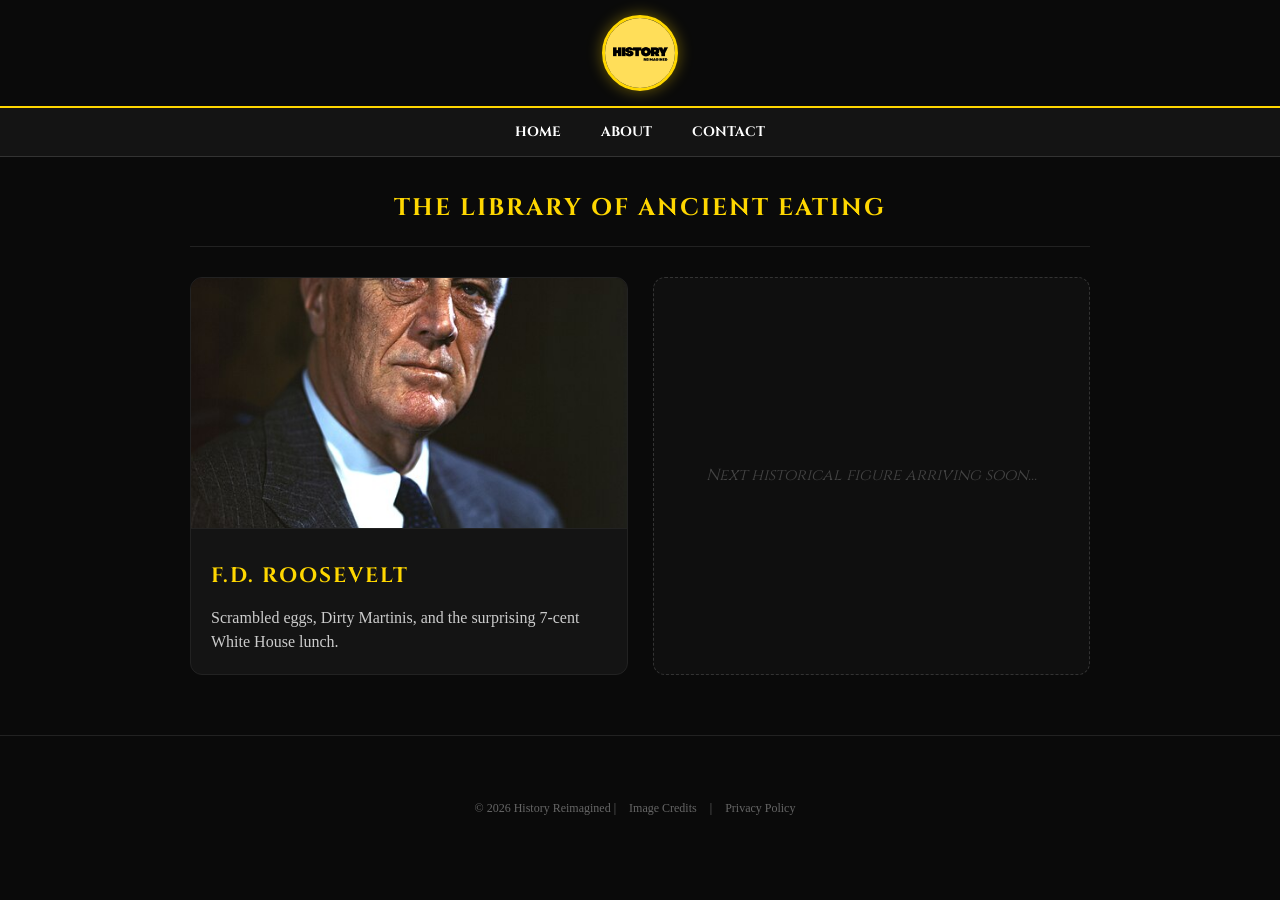
==== index.html @ b12f8679 "Update index.html" ====
<!DOCTYPE html>
<html lang="en">
<head>
    <meta charset="UTF-8">
    <meta name="viewport" content="width=device-width, initial-scale=1.0">
    
    <link href="https://fonts.googleapis.com/css2?family=Cinzel:wght@400;700&display=swap" rel="stylesheet">

    <script async src="https://www.googletagmanager.com/gtag/js?id=G-SHRTBYB6Y0"></script>
    <script>
      window.dataLayer = window.dataLayer || [];
      function gtag(){dataLayer.push(arguments);}
      gtag('js', new Date());
      gtag('config', 'G-SHRTBYB6Y0');
    </script>

    <title>History Reimagined | Historical Diets Library</title>
    <style>
        :root { 
            --primary: #FFD700; 
            --accent: #FFC000; 
            --bg-dark: #0A0A0A; 
            --bg-card: #141414; 
            --text-main: #FFFFFF; 
            --text-head: #FFD700; 
            --text-sec: #CCCCCC; 
        }

        body { 
            font-family: 'Georgia', serif; 
            line-height: 1.8; 
            color: var(--text-main); 
            margin: 0; 
            padding: 0; 
            background: var(--bg-dark); 
        }
        
        h1, h2, h3 {
            font-family: 'Cinzel', serif;
            text-transform: uppercase;
            letter-spacing: 2px;
        }

        /* Highlighted Header Style */
        header { 
            background: var(--bg-dark); 
            padding: 15px 0; 
            border-bottom: 2px solid var(--primary);
            text-align: center;
        }

        .header-logo {
            height: 70px;
            width: 70px;
            object-fit: cover;
            border-radius: 50%;
            display: block;
            margin: 0 auto;
            /* The "Highlighted" Style from the About page */
            border: 3px solid var(--primary);
            box-shadow: 0 0 15px rgba(255, 215, 0, 0.4);
            transition: 0.3s;
        }

        .header-logo:hover {
            box-shadow: 0 0 25px rgba(255, 215, 0, 0.7);
            transform: scale(1.05);
        }

        nav { 
            background: var(--bg-card); 
            text-align: center; 
            border-bottom: 1px solid #333;
        }

        nav a { 
            display: inline-block; 
            padding: 12px 18px; 
            color: var(--text-main); 
            text-decoration: none; 
            font-weight: bold; 
            font-size: 0.85rem; 
            text-transform: uppercase; 
            font-family: 'Cinzel', serif;
        }

        nav a:hover { color: var(--accent); }

        .container { 
            max-width: 900px; 
            margin: 30px auto; 
            padding: 0 20px; 
        }

        .page-title { 
            color: var(--text-head); 
            text-align: center; 
            margin-bottom: 30px; 
            font-size: 1.5rem;
            border-bottom: 1px solid #222;
            padding-bottom: 15px;
        }
        
        .diet-grid {
            display: grid;
            grid-template-columns: repeat(auto-fit, minmax(300px, 1fr));
            gap: 25px;
        }

        .diet-item {
            background: var(--bg-card);
            border: 1px solid #222;
            border-radius: 12px;
            transition: 0.3s;
            text-decoration: none;
            display: block;
            overflow: hidden;
        }

        .diet-item:hover {
            border-color: var(--accent);
            transform: translateY(-5px);
            box-shadow: 0 10px 20px rgba(255, 215, 0, 0.1);
        }

        .diet-thumb {
            width: 100%;
            height: 250px; 
            object-fit: cover;
            border-bottom: 1px solid #222;
        }

        .diet-info {
            padding: 20px;
        }

        .diet-info h3 {
            color: var(--text-head);
            margin: 0 0 10px 0;
            font-size: 1.3rem;
        }

        .diet-info p {
            color: var(--text-sec);
            font-size: 1rem;
            margin: 0;
            line-height: 1.5;
        }

        .coming-soon {
            background: #0f0f0f;
            border: 1px dashed #333;
            border-radius: 12px;
            padding: 50px;
            text-align: center;
            color: #444;
            display: flex;
            align-items: center;
            justify-content: center;
            font-style: italic;
            font-family: 'Cinzel', serif;
        }

        footer { 
            text-align: center; 
            padding: 50px; 
            font-size: 0.75rem; 
            color: #666; 
            border-top: 1px solid #222;
            margin-top: 60px;
        }
        footer a { color: #666; text-decoration: none; margin: 0 10px; }
    </style>
</head>
<body>

<header>
    <a href="index.html">
        <img src="logo.png" alt="History Reimagined Logo" class="header-logo">
    </a>
</header>

<nav>
    <a href="index.html">Home</a>
    <a href="about.html">About</a>
    <a href="contact.html">Contact</a>
</nav>

<div class="container">
    <h2 class="page-title">The Library of Ancient Eating</h2>

    <div class="diet-grid">
        
        <a href="fdr-diet.html" class="diet-item">
            <img src="fdr-portrait.jpg" alt="FDR Portrait" class="diet-thumb">
            <div class="diet-info">
                <h3>F.D. Roosevelt</h3>
                <p>Scrambled eggs, Dirty Martinis, and the surprising 7-cent White House lunch.</p>
            </div>
        </a>

        <div class="coming-soon">
            Next historical figure arriving soon...
        </div>

    </div>
</div>

<footer>
    <p>&copy; 2026 History Reimagined | <a href="credits.html">Image Credits</a> | <a href="privacy.html">Privacy Policy</a></p>
</footer>

</body>
</html>
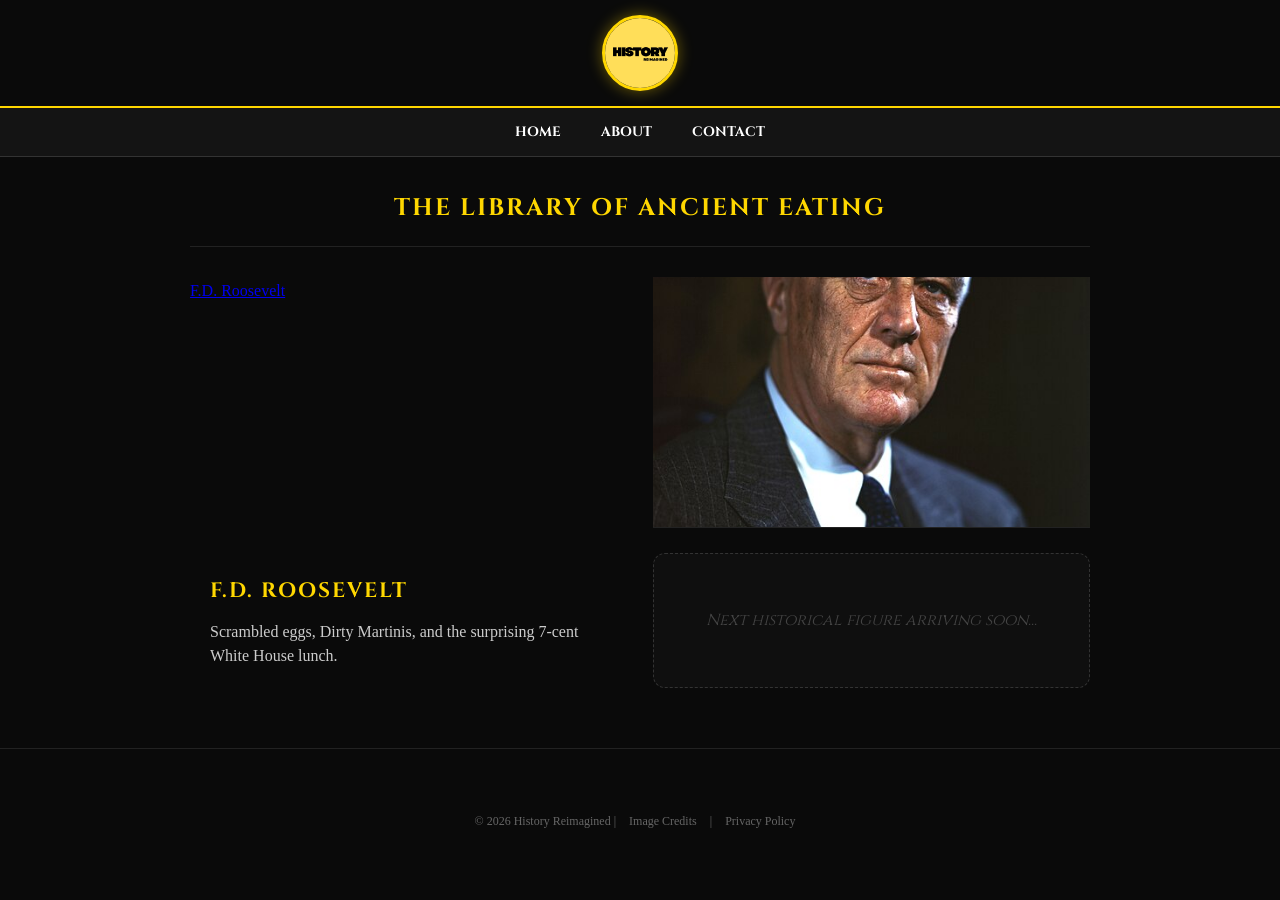
==== commit 2caaae22: "Update index.html" ====
--- a/index.html
+++ b/index.html
@@ -191,7 +191,7 @@
 
     <div class="diet-grid">
         
-        <a href="fdr-diet.html" class="diet-item">
+        <a href="/fdr-diet">F.D. Roosevelt</a>
             <img src="fdr-portrait.jpg" alt="FDR Portrait" class="diet-thumb">
             <div class="diet-info">
                 <h3>F.D. Roosevelt</h3>
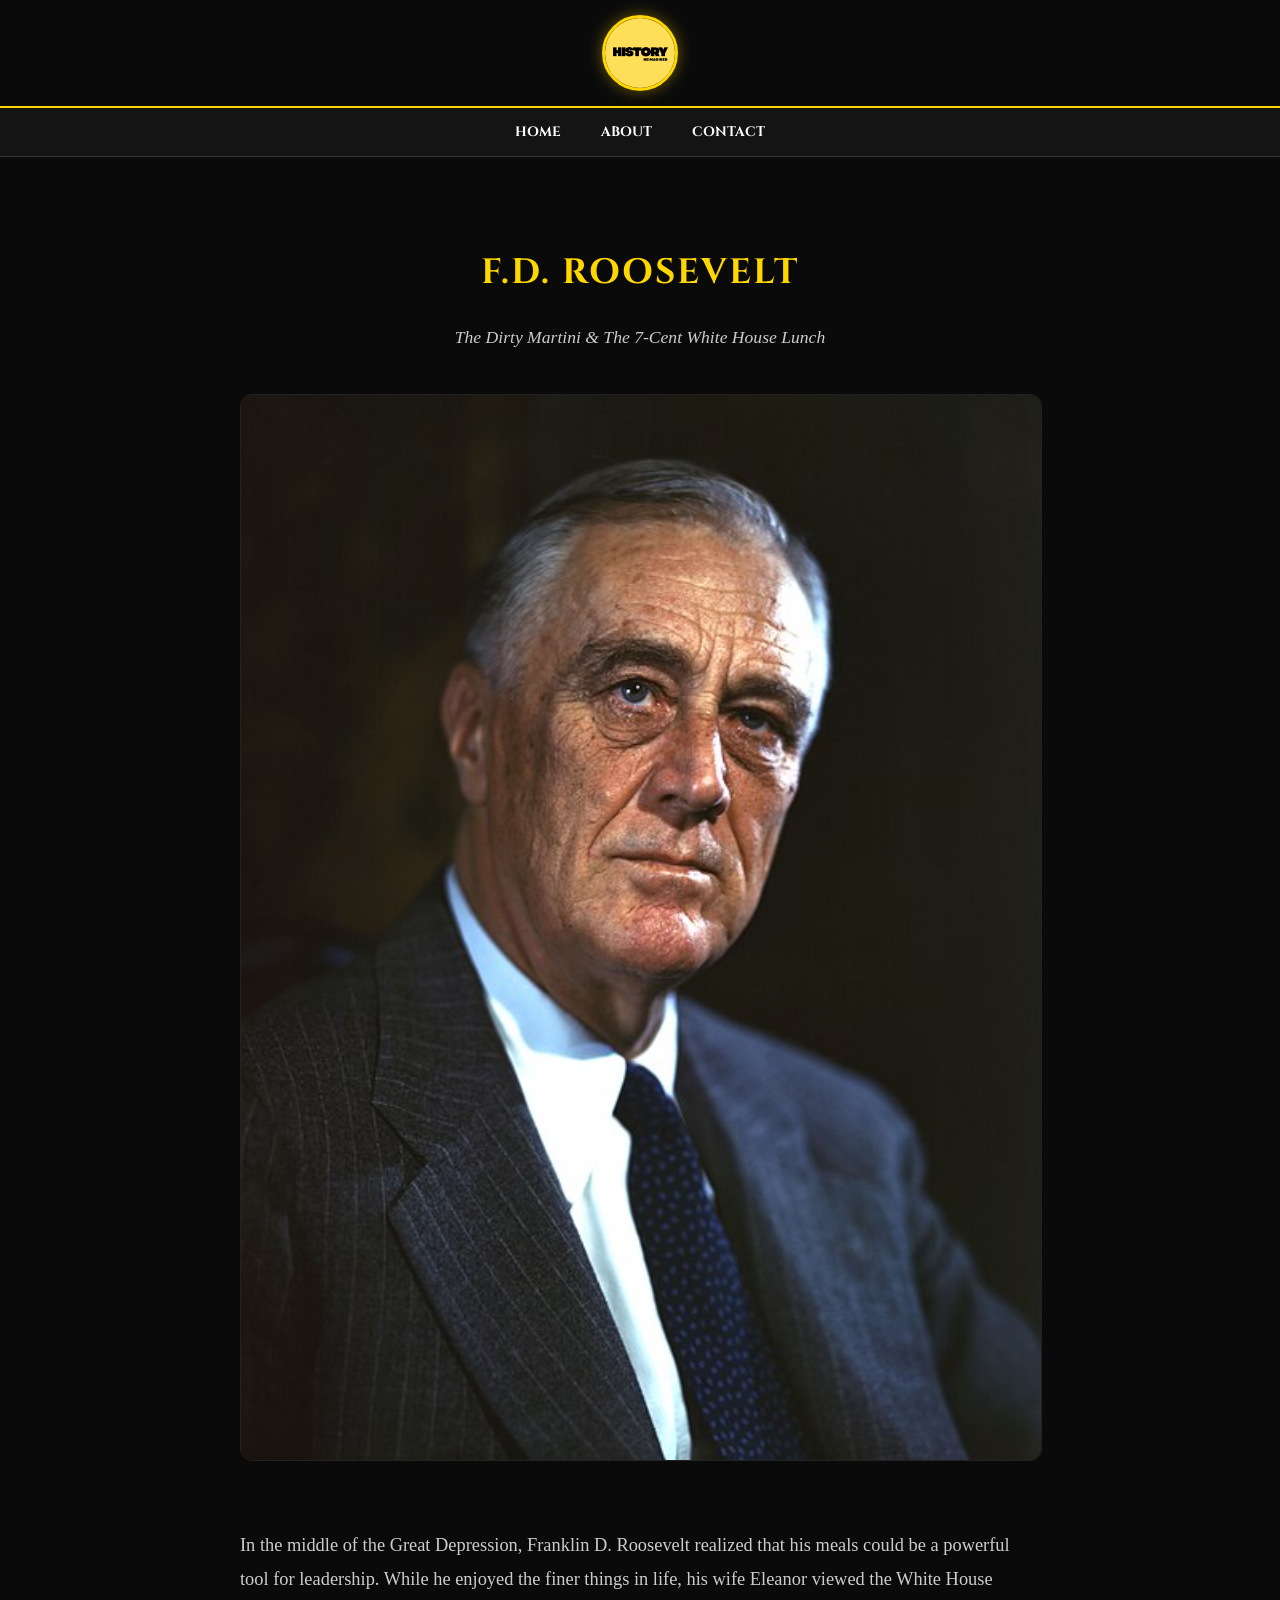
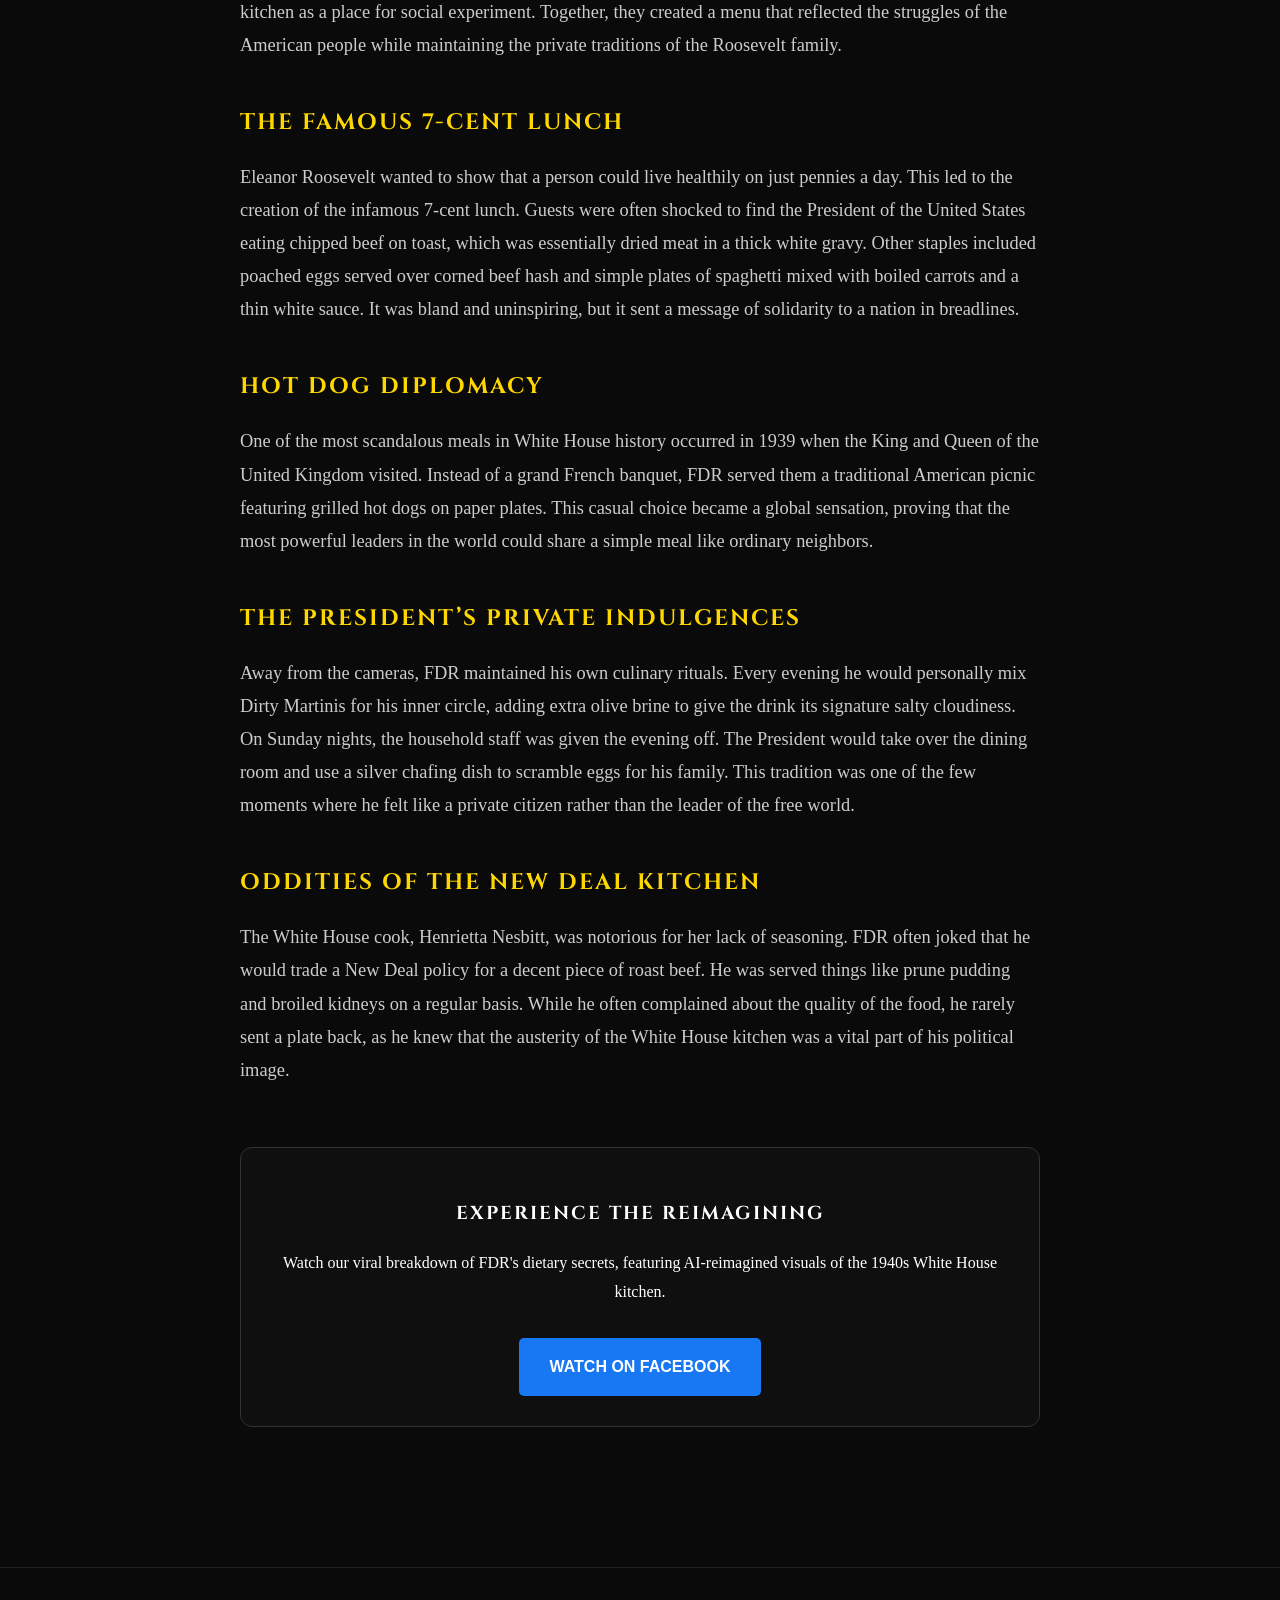
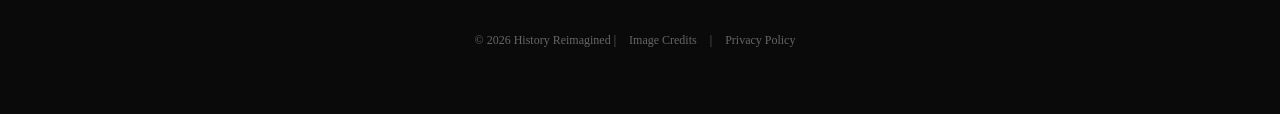
==== commit 56247421: "Update index.html" ====
--- a/index.html
+++ b/index.html
@@ -14,7 +14,7 @@
       gtag('config', 'G-SHRTBYB6Y0');
     </script>
 
-    <title>History Reimagined | Historical Diets Library</title>
+    <title>F.D. Roosevelt: The 7-Cent Lunch | History Reimagined</title>
     <style>
         :root { 
             --primary: #FFD700; 
@@ -41,7 +41,7 @@
             letter-spacing: 2px;
         }
 
-        /* Highlighted Header Style */
+        /* Unified Header Style */
         header { 
             background: var(--bg-dark); 
             padding: 15px 0; 
@@ -56,15 +56,8 @@
             border-radius: 50%;
             display: block;
             margin: 0 auto;
-            /* The "Highlighted" Style from the About page */
             border: 3px solid var(--primary);
             box-shadow: 0 0 15px rgba(255, 215, 0, 0.4);
-            transition: 0.3s;
-        }
-
-        .header-logo:hover {
-            box-shadow: 0 0 25px rgba(255, 215, 0, 0.7);
-            transform: scale(1.05);
         }
 
         nav { 
@@ -87,78 +80,71 @@
         nav a:hover { color: var(--accent); }
 
         .container { 
-            max-width: 900px; 
-            margin: 30px auto; 
-            padding: 0 20px; 
-        }
-
-        .page-title { 
+            max-width: 800px; 
+            margin: 40px auto; 
+            padding: 20px; 
+        }
+
+        .article-title { 
             color: var(--text-head); 
             text-align: center; 
-            margin-bottom: 30px; 
-            font-size: 1.5rem;
-            border-bottom: 1px solid #222;
-            padding-bottom: 15px;
-        }
-        
-        .diet-grid {
-            display: grid;
-            grid-template-columns: repeat(auto-fit, minmax(300px, 1fr));
-            gap: 25px;
-        }
-
-        .diet-item {
-            background: var(--bg-card);
+            margin-bottom: 10px; 
+            font-size: 2.2rem;
+        }
+
+        .subtitle {
+            text-align: center;
+            color: var(--text-sec);
+            font-style: italic;
+            margin-bottom: 40px;
+            font-size: 1.1rem;
+        }
+
+        .hero-img {
+            width: 100%;
+            height: auto;
+            border-radius: 12px;
             border: 1px solid #222;
-            border-radius: 12px;
+            margin-bottom: 40px;
+        }
+
+        .content {
+            font-size: 1.15rem;
+            color: var(--text-sec);
+        }
+
+        .content h2 {
+            color: var(--primary);
+            margin-top: 40px;
+            font-size: 1.4rem;
+        }
+
+        /* Video Section */
+        .video-box {
+            text-align: center; 
+            margin: 60px 0; 
+            padding: 30px; 
+            border: 1px solid #333; 
+            border-radius: 12px; 
+            background: #0f0f0f;
+        }
+
+        .btn-facebook {
+            background: #1877F2; 
+            color: white; 
+            padding: 15px 30px; 
+            text-decoration: none; 
+            font-weight: bold; 
+            border-radius: 5px; 
+            display: inline-block;
+            margin-top: 15px;
+            font-family: sans-serif;
             transition: 0.3s;
-            text-decoration: none;
-            display: block;
-            overflow: hidden;
-        }
-
-        .diet-item:hover {
-            border-color: var(--accent);
-            transform: translateY(-5px);
-            box-shadow: 0 10px 20px rgba(255, 215, 0, 0.1);
-        }
-
-        .diet-thumb {
-            width: 100%;
-            height: 250px; 
-            object-fit: cover;
-            border-bottom: 1px solid #222;
-        }
-
-        .diet-info {
-            padding: 20px;
-        }
-
-        .diet-info h3 {
-            color: var(--text-head);
-            margin: 0 0 10px 0;
-            font-size: 1.3rem;
-        }
-
-        .diet-info p {
-            color: var(--text-sec);
-            font-size: 1rem;
-            margin: 0;
-            line-height: 1.5;
-        }
-
-        .coming-soon {
-            background: #0f0f0f;
-            border: 1px dashed #333;
-            border-radius: 12px;
-            padding: 50px;
-            text-align: center;
-            color: #444;
-            display: flex;
-            align-items: center;
-            justify-content: center;
-            font-style: italic;
-            font-family: 'Cinzel', serif;
+        }
+
+        .btn-facebook:hover {
+            background: #1565c0;
+            transform: scale(1.05);
         }
 
         footer { 
@@ -187,22 +173,33 @@
 </nav>
 
 <div class="container">
-    <h2 class="page-title">The Library of Ancient Eating</h2>
-
-    <div class="diet-grid">
+    <h1 class="article-title">F.D. Roosevelt</h1>
+    <p class="subtitle">The Dirty Martini & The 7-Cent White House Lunch</p>
+
+    <img src="fdr-portrait.jpg" alt="Franklin D. Roosevelt Portrait" class="hero-img">
+
+<div class="content">
+        <p>In the middle of the Great Depression, Franklin D. Roosevelt realized that his meals could be a powerful tool for leadership. While he enjoyed the finer things in life, his wife Eleanor viewed the White House kitchen as a place for social experiment. Together, they created a menu that reflected the struggles of the American people while maintaining the private traditions of the Roosevelt family.</p>
         
-        <a href="/fdr-diet">F.D. Roosevelt</a>
-            <img src="fdr-portrait.jpg" alt="FDR Portrait" class="diet-thumb">
-            <div class="diet-info">
-                <h3>F.D. Roosevelt</h3>
-                <p>Scrambled eggs, Dirty Martinis, and the surprising 7-cent White House lunch.</p>
-            </div>
+        <h2>The Famous 7-Cent Lunch</h2>
+        <p>Eleanor Roosevelt wanted to show that a person could live healthily on just pennies a day. This led to the creation of the infamous 7-cent lunch. Guests were often shocked to find the President of the United States eating chipped beef on toast, which was essentially dried meat in a thick white gravy. Other staples included poached eggs served over corned beef hash and simple plates of spaghetti mixed with boiled carrots and a thin white sauce. It was bland and uninspiring, but it sent a message of solidarity to a nation in breadlines.</p>
+
+        <h2>Hot Dog Diplomacy</h2>
+        <p>One of the most scandalous meals in White House history occurred in 1939 when the King and Queen of the United Kingdom visited. Instead of a grand French banquet, FDR served them a traditional American picnic featuring grilled hot dogs on paper plates. This casual choice became a global sensation, proving that the most powerful leaders in the world could share a simple meal like ordinary neighbors.</p>
+
+        <h2>The President’s Private Indulgences</h2>
+        <p>Away from the cameras, FDR maintained his own culinary rituals. Every evening he would personally mix Dirty Martinis for his inner circle, adding extra olive brine to give the drink its signature salty cloudiness. On Sunday nights, the household staff was given the evening off. The President would take over the dining room and use a silver chafing dish to scramble eggs for his family. This tradition was one of the few moments where he felt like a private citizen rather than the leader of the free world.</p>
+
+        <h2>Oddities of the New Deal Kitchen</h2>
+        <p>The White House cook, Henrietta Nesbitt, was notorious for her lack of seasoning. FDR often joked that he would trade a New Deal policy for a decent piece of roast beef. He was served things like prune pudding and broiled kidneys on a regular basis. While he often complained about the quality of the food, he rarely sent a plate back, as he knew that the austerity of the White House kitchen was a vital part of his political image.</p>
+    </div>
+
+    <div class="video-box">
+        <h3>Experience the Reimagining</h3>
+        <p>Watch our viral breakdown of FDR's dietary secrets, featuring AI-reimagined visuals of the 1940s White House kitchen.</p>
+        <a href="https://www.facebook.com/reel/1592904348449873" target="_blank" class="btn-facebook">
+            WATCH ON FACEBOOK
         </a>
-
-        <div class="coming-soon">
-            Next historical figure arriving soon...
-        </div>
-
     </div>
 </div>
 
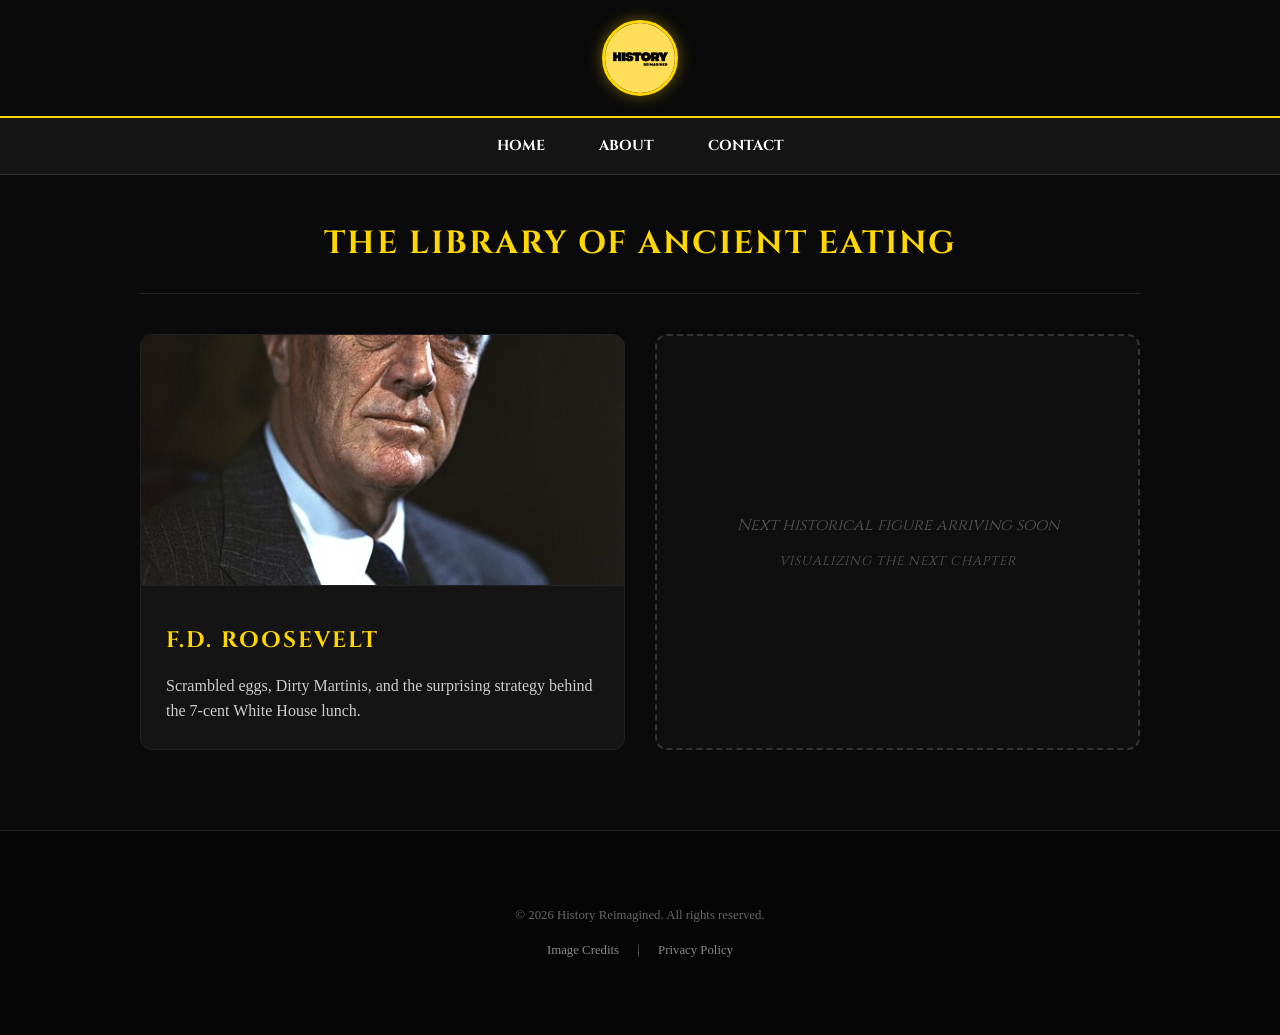
==== commit 72369c0a: "Update index.html" ====
--- a/index.html
+++ b/index.html
@@ -14,7 +14,7 @@
       gtag('config', 'G-SHRTBYB6Y0');
     </script>
 
-    <title>F.D. Roosevelt: The 7-Cent Lunch | History Reimagined</title>
+    <title>History Reimagined | The Library of Ancient Eating</title>
     <style>
         :root { 
             --primary: #FFD700; 
@@ -41,10 +41,10 @@
             letter-spacing: 2px;
         }
 
-        /* Unified Header Style */
+        /* Header Style */
         header { 
             background: var(--bg-dark); 
-            padding: 15px 0; 
+            padding: 20px 0; 
             border-bottom: 2px solid var(--primary);
             text-align: center;
         }
@@ -58,110 +58,161 @@
             margin: 0 auto;
             border: 3px solid var(--primary);
             box-shadow: 0 0 15px rgba(255, 215, 0, 0.4);
-        }
-
+            transition: 0.3s;
+        }
+
+        .header-logo:hover {
+            box-shadow: 0 0 25px rgba(255, 215, 0, 0.7);
+            transform: scale(1.05);
+        }
+
+        /* Navigation */
         nav { 
             background: var(--bg-card); 
             text-align: center; 
             border-bottom: 1px solid #333;
+            position: sticky;
+            top: 0;
+            z-index: 1000;
         }
 
         nav a { 
             display: inline-block; 
-            padding: 12px 18px; 
+            padding: 15px 25px; 
             color: var(--text-main); 
             text-decoration: none; 
             font-weight: bold; 
-            font-size: 0.85rem; 
+            font-size: 0.9rem; 
             text-transform: uppercase; 
             font-family: 'Cinzel', serif;
+            transition: color 0.3s;
         }
 
         nav a:hover { color: var(--accent); }
 
+        /* Main Content */
         .container { 
-            max-width: 800px; 
+            max-width: 1000px; 
             margin: 40px auto; 
-            padding: 20px; 
-        }
-
-        .article-title { 
+            padding: 0 20px; 
+        }
+
+        .page-title { 
             color: var(--text-head); 
             text-align: center; 
-            margin-bottom: 10px; 
-            font-size: 2.2rem;
-        }
-
-        .subtitle {
+            margin-bottom: 40px; 
+            font-size: 2rem;
+            border-bottom: 1px solid #222;
+            padding-bottom: 20px;
+        }
+        
+        /* Grid System */
+        .diet-grid {
+            display: grid;
+            grid-template-columns: repeat(auto-fit, minmax(320px, 1fr));
+            gap: 30px;
+        }
+
+        .diet-item {
+            background: var(--bg-card);
+            border: 1px solid #222;
+            border-radius: 12px;
+            transition: 0.4s;
+            text-decoration: none;
+            display: block;
+            overflow: hidden;
+        }
+
+        .diet-item:hover {
+            border-color: var(--primary);
+            transform: translateY(-8px);
+            box-shadow: 0 15px 30px rgba(255, 215, 0, 0.1);
+        }
+
+        .diet-thumb {
+            width: 100%;
+            height: 250px; 
+            object-fit: cover;
+            border-bottom: 1px solid #222;
+            filter: grayscale(20%);
+            transition: 0.4s;
+        }
+
+        .diet-item:hover .diet-thumb {
+            filter: grayscale(0%);
+        }
+
+        .diet-info {
+            padding: 25px;
+        }
+
+        .diet-info h3 {
+            color: var(--text-head);
+            margin: 0 0 12px 0;
+            font-size: 1.4rem;
+        }
+
+        .diet-info p {
+            color: var(--text-sec);
+            font-size: 1rem;
+            margin: 0;
+            line-height: 1.6;
+        }
+
+        /* Coming Soon Placeholder */
+        .coming-soon {
+            background: #0f0f0f;
+            border: 2px dashed #333;
+            border-radius: 12px;
+            padding: 60px 30px;
             text-align: center;
-            color: var(--text-sec);
+            color: #555;
+            display: flex;
+            flex-direction: column;
+            align-items: center;
+            justify-content: center;
             font-style: italic;
-            margin-bottom: 40px;
-            font-size: 1.1rem;
-        }
-
-        .hero-img {
-            width: 100%;
-            height: auto;
-            border-radius: 12px;
-            border: 1px solid #222;
-            margin-bottom: 40px;
-        }
-
-        .content {
-            font-size: 1.15rem;
-            color: var(--text-sec);
-        }
-
-        .content h2 {
-            color: var(--primary);
-            margin-top: 40px;
-            font-size: 1.4rem;
-        }
-
-        /* Video Section */
-        .video-box {
-            text-align: center; 
-            margin: 60px 0; 
-            padding: 30px; 
-            border: 1px solid #333; 
-            border-radius: 12px; 
-            background: #0f0f0f;
-        }
-
-        .btn-facebook {
-            background: #1877F2; 
-            color: white; 
-            padding: 15px 30px; 
-            text-decoration: none; 
-            font-weight: bold; 
-            border-radius: 5px; 
-            display: inline-block;
-            margin-top: 15px;
-            font-family: sans-serif;
-            transition: 0.3s;
-        }
-
-        .btn-facebook:hover {
-            background: #1565c0;
-            transform: scale(1.05);
-        }
-
+            font-family: 'Cinzel', serif;
+        }
+
+        .coming-soon span {
+            display: block;
+            margin-top: 10px;
+            font-size: 0.8rem;
+            text-transform: uppercase;
+            letter-spacing: 1px;
+        }
+
+        /* Footer */
         footer { 
             text-align: center; 
-            padding: 50px; 
-            font-size: 0.75rem; 
+            padding: 60px 20px; 
+            font-size: 0.8rem; 
             color: #666; 
             border-top: 1px solid #222;
-            margin-top: 60px;
-        }
-        footer a { color: #666; text-decoration: none; margin: 0 10px; }
+            margin-top: 80px;
+            background: #050505;
+        }
+
+        footer a { 
+            color: #888; 
+            text-decoration: none; 
+            margin: 0 15px; 
+            transition: color 0.3s;
+        }
+
+        footer a:hover { color: var(--primary); }
+
+        @media (max-width: 600px) {
+            .page-title { font-size: 1.5rem; }
+            nav a { padding: 10px 15px; font-size: 0.75rem; }
+        }
     </style>
 </head>
 <body>
 
 <header>
-    <a href="index.html">
+    <a href="https://reimaginedhistory.com">
         <img src="logo.png" alt="History Reimagined Logo" class="header-logo">
     </a>
 </header>
@@ -173,38 +224,32 @@
 </nav>
 
 <div class="container">
-    <h1 class="article-title">F.D. Roosevelt</h1>
-    <p class="subtitle">The Dirty Martini & The 7-Cent White House Lunch</p>
-
-    <img src="fdr-portrait.jpg" alt="Franklin D. Roosevelt Portrait" class="hero-img">
-
-<div class="content">
-        <p>In the middle of the Great Depression, Franklin D. Roosevelt realized that his meals could be a powerful tool for leadership. While he enjoyed the finer things in life, his wife Eleanor viewed the White House kitchen as a place for social experiment. Together, they created a menu that reflected the struggles of the American people while maintaining the private traditions of the Roosevelt family.</p>
+    <h1 class="page-title">The Library of Ancient Eating</h1>
+
+    <div class="diet-grid">
         
-        <h2>The Famous 7-Cent Lunch</h2>
-        <p>Eleanor Roosevelt wanted to show that a person could live healthily on just pennies a day. This led to the creation of the infamous 7-cent lunch. Guests were often shocked to find the President of the United States eating chipped beef on toast, which was essentially dried meat in a thick white gravy. Other staples included poached eggs served over corned beef hash and simple plates of spaghetti mixed with boiled carrots and a thin white sauce. It was bland and uninspiring, but it sent a message of solidarity to a nation in breadlines.</p>
-
-        <h2>Hot Dog Diplomacy</h2>
-        <p>One of the most scandalous meals in White House history occurred in 1939 when the King and Queen of the United Kingdom visited. Instead of a grand French banquet, FDR served them a traditional American picnic featuring grilled hot dogs on paper plates. This casual choice became a global sensation, proving that the most powerful leaders in the world could share a simple meal like ordinary neighbors.</p>
-
-        <h2>The President’s Private Indulgences</h2>
-        <p>Away from the cameras, FDR maintained his own culinary rituals. Every evening he would personally mix Dirty Martinis for his inner circle, adding extra olive brine to give the drink its signature salty cloudiness. On Sunday nights, the household staff was given the evening off. The President would take over the dining room and use a silver chafing dish to scramble eggs for his family. This tradition was one of the few moments where he felt like a private citizen rather than the leader of the free world.</p>
-
-        <h2>Oddities of the New Deal Kitchen</h2>
-        <p>The White House cook, Henrietta Nesbitt, was notorious for her lack of seasoning. FDR often joked that he would trade a New Deal policy for a decent piece of roast beef. He was served things like prune pudding and broiled kidneys on a regular basis. While he often complained about the quality of the food, he rarely sent a plate back, as he knew that the austerity of the White House kitchen was a vital part of his political image.</p>
-    </div>
-
-    <div class="video-box">
-        <h3>Experience the Reimagining</h3>
-        <p>Watch our viral breakdown of FDR's dietary secrets, featuring AI-reimagined visuals of the 1940s White House kitchen.</p>
-        <a href="https://www.facebook.com/reel/1592904348449873" target="_blank" class="btn-facebook">
-            WATCH ON FACEBOOK
+        <a href="fdr-diet.html" class="diet-item">
+            <img src="fdr-portrait.jpg" alt="F.D. Roosevelt Portrait" class="diet-thumb">
+            <div class="diet-info">
+                <h3>F.D. Roosevelt</h3>
+                <p>Scrambled eggs, Dirty Martinis, and the surprising strategy behind the 7-cent White House lunch.</p>
+            </div>
         </a>
+
+        <div class="coming-soon">
+            Next historical figure arriving soon
+            <span>Visualizing the next chapter</span>
+        </div>
+
     </div>
 </div>
 
 <footer>
-    <p>&copy; 2026 History Reimagined | <a href="credits.html">Image Credits</a> | <a href="privacy.html">Privacy Policy</a></p>
+    <p>&copy; 2026 History Reimagined. All rights reserved.</p>
+    <p>
+        <a href="credits.html">Image Credits</a> | 
+        <a href="privacy.html">Privacy Policy</a>
+    </p>
 </footer>
 
 </body>
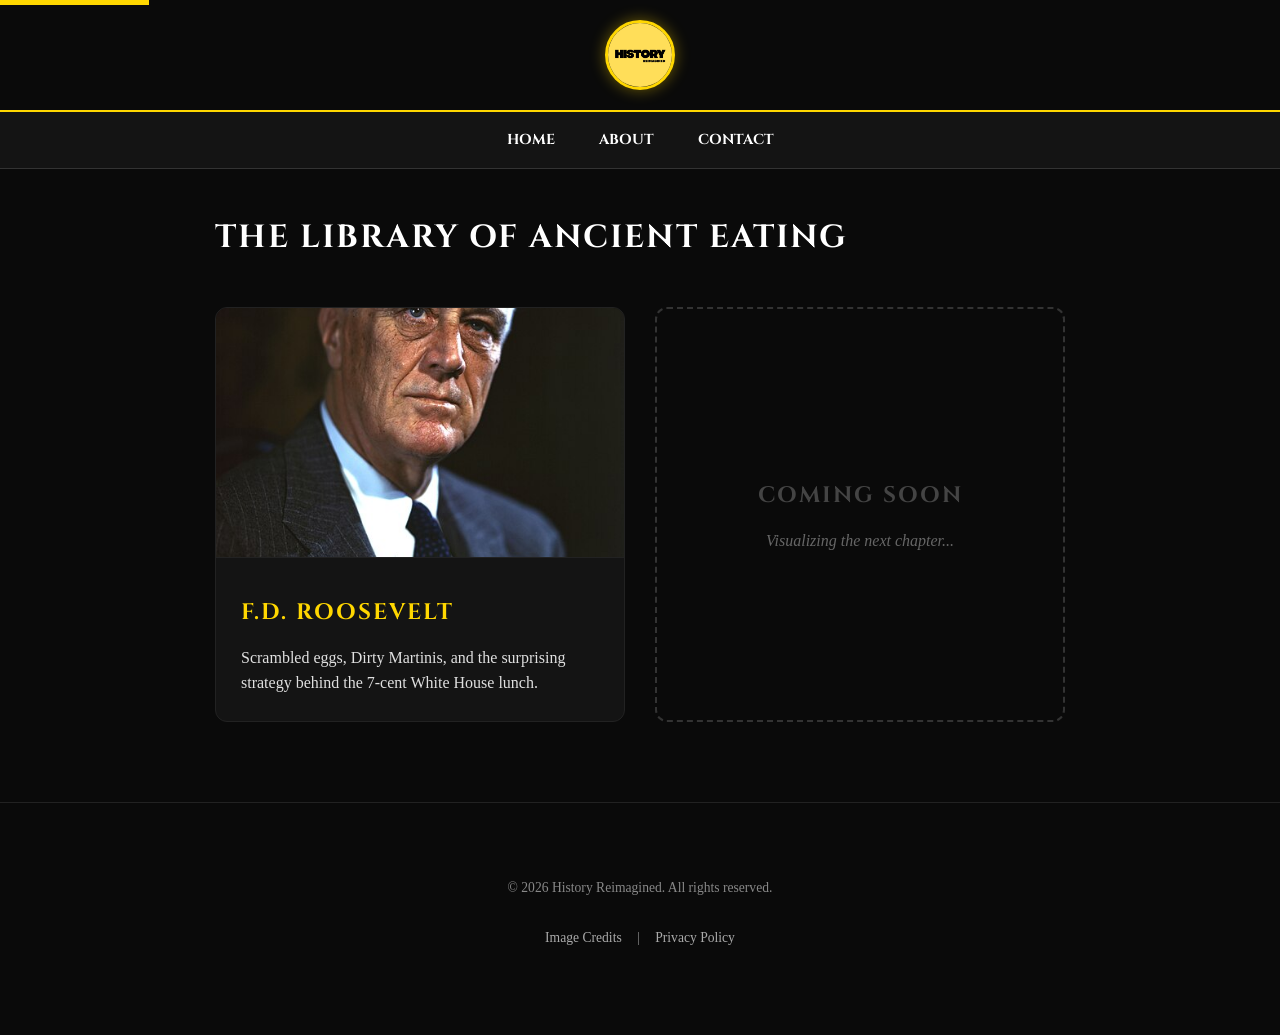
==== commit 9360caa5: "Update index.html" ====
--- a/index.html
+++ b/index.html
@@ -4,7 +4,11 @@
     <meta charset="UTF-8">
     <meta name="viewport" content="width=device-width, initial-scale=1.0">
     
+    <link rel="preconnect" href="https://fonts.googleapis.com">
+    <link rel="preconnect" href="https://fonts.gstatic.com" crossorigin>
     <link href="https://fonts.googleapis.com/css2?family=Cinzel:wght@400;700&display=swap" rel="stylesheet">
+
+    <link rel="stylesheet" href="style.css">
 
     <script async src="https://www.googletagmanager.com/gtag/js?id=G-SHRTBYB6Y0"></script>
     <script>
@@ -13,244 +17,59 @@
       gtag('js', new Date());
       gtag('config', 'G-SHRTBYB6Y0');
     </script>
+    
+    <script data-grow-initializer="">!(function(){window.growMe||((window.growMe=function(e){window.growMe._.push(e);}),(window.growMe._=[]));var e=document.createElement("script");(e.type="text/javascript"),(e.src="https://faves.grow.me/main.js"),(e.defer=!0),e.setAttribute("data-grow-faves-site-id","U2l0ZTozMDk5ZjRkNi01ZGNiLTQ4ODItOGY3OC05NjFkNDI2ZjZiZTY=");var t=document.getElementsByTagName("script")[0];t.parentNode.insertBefore(e,t);})();</script>
 
     <title>History Reimagined | The Library of Ancient Eating</title>
-    <style>
-        :root { 
-            --primary: #FFD700; 
-            --accent: #FFC000; 
-            --bg-dark: #0A0A0A; 
-            --bg-card: #141414; 
-            --text-main: #FFFFFF; 
-            --text-head: #FFD700; 
-            --text-sec: #CCCCCC; 
-        }
-
-        body { 
-            font-family: 'Georgia', serif; 
-            line-height: 1.8; 
-            color: var(--text-main); 
-            margin: 0; 
-            padding: 0; 
-            background: var(--bg-dark); 
-        }
-        
-        h1, h2, h3 {
-            font-family: 'Cinzel', serif;
-            text-transform: uppercase;
-            letter-spacing: 2px;
-        }
-
-        /* Header Style */
-        header { 
-            background: var(--bg-dark); 
-            padding: 20px 0; 
-            border-bottom: 2px solid var(--primary);
-            text-align: center;
-        }
-
-        .header-logo {
-            height: 70px;
-            width: 70px;
-            object-fit: cover;
-            border-radius: 50%;
-            display: block;
-            margin: 0 auto;
-            border: 3px solid var(--primary);
-            box-shadow: 0 0 15px rgba(255, 215, 0, 0.4);
-            transition: 0.3s;
-        }
-
-        .header-logo:hover {
-            box-shadow: 0 0 25px rgba(255, 215, 0, 0.7);
-            transform: scale(1.05);
-        }
-
-        /* Navigation */
-        nav { 
-            background: var(--bg-card); 
-            text-align: center; 
-            border-bottom: 1px solid #333;
-            position: sticky;
-            top: 0;
-            z-index: 1000;
-        }
-
-        nav a { 
-            display: inline-block; 
-            padding: 15px 25px; 
-            color: var(--text-main); 
-            text-decoration: none; 
-            font-weight: bold; 
-            font-size: 0.9rem; 
-            text-transform: uppercase; 
-            font-family: 'Cinzel', serif;
-            transition: color 0.3s;
-        }
-
-        nav a:hover { color: var(--accent); }
-
-        /* Main Content */
-        .container { 
-            max-width: 1000px; 
-            margin: 40px auto; 
-            padding: 0 20px; 
-        }
-
-        .page-title { 
-            color: var(--text-head); 
-            text-align: center; 
-            margin-bottom: 40px; 
-            font-size: 2rem;
-            border-bottom: 1px solid #222;
-            padding-bottom: 20px;
-        }
-        
-        /* Grid System */
-        .diet-grid {
-            display: grid;
-            grid-template-columns: repeat(auto-fit, minmax(320px, 1fr));
-            gap: 30px;
-        }
-
-        .diet-item {
-            background: var(--bg-card);
-            border: 1px solid #222;
-            border-radius: 12px;
-            transition: 0.4s;
-            text-decoration: none;
-            display: block;
-            overflow: hidden;
-        }
-
-        .diet-item:hover {
-            border-color: var(--primary);
-            transform: translateY(-8px);
-            box-shadow: 0 15px 30px rgba(255, 215, 0, 0.1);
-        }
-
-        .diet-thumb {
-            width: 100%;
-            height: 250px; 
-            object-fit: cover;
-            border-bottom: 1px solid #222;
-            filter: grayscale(20%);
-            transition: 0.4s;
-        }
-
-        .diet-item:hover .diet-thumb {
-            filter: grayscale(0%);
-        }
-
-        .diet-info {
-            padding: 25px;
-        }
-
-        .diet-info h3 {
-            color: var(--text-head);
-            margin: 0 0 12px 0;
-            font-size: 1.4rem;
-        }
-
-        .diet-info p {
-            color: var(--text-sec);
-            font-size: 1rem;
-            margin: 0;
-            line-height: 1.6;
-        }
-
-        /* Coming Soon Placeholder */
-        .coming-soon {
-            background: #0f0f0f;
-            border: 2px dashed #333;
-            border-radius: 12px;
-            padding: 60px 30px;
-            text-align: center;
-            color: #555;
-            display: flex;
-            flex-direction: column;
-            align-items: center;
-            justify-content: center;
-            font-style: italic;
-            font-family: 'Cinzel', serif;
-        }
-
-        .coming-soon span {
-            display: block;
-            margin-top: 10px;
-            font-size: 0.8rem;
-            text-transform: uppercase;
-            letter-spacing: 1px;
-        }
-
-        /* Footer */
-        footer { 
-            text-align: center; 
-            padding: 60px 20px; 
-            font-size: 0.8rem; 
-            color: #666; 
-            border-top: 1px solid #222;
-            margin-top: 80px;
-            background: #050505;
-        }
-
-        footer a { 
-            color: #888; 
-            text-decoration: none; 
-            margin: 0 15px; 
-            transition: color 0.3s;
-        }
-
-        footer a:hover { color: var(--primary); }
-
-        @media (max-width: 600px) {
-            .page-title { font-size: 1.5rem; }
-            nav a { padding: 10px 15px; font-size: 0.75rem; }
-        }
-    </style>
 </head>
 <body>
 
-<header>
-    <a href="https://reimaginedhistory.com">
-        <img src="logo.png" alt="History Reimagined Logo" class="header-logo">
-    </a>
-</header>
+    <a href="#main-content" class="skip-link">Skip to main content</a>
 
-<nav>
-    <a href="index.html">Home</a>
-    <a href="about.html">About</a>
-    <a href="contact.html">Contact</a>
-</nav>
+    <header>
+        <a href="https://reimaginedhistory.com">
+            <img src="logo.png" alt="History Reimagined Logo" class="header-logo" width="70" height="70">
+        </a>
+    </header>
 
-<div class="container">
-    <h1 class="page-title">The Library of Ancient Eating</h1>
+    <nav>
+        <a href="index.html">Home</a>
+        <a href="about.html">About</a>
+        <a href="contact.html">Contact</a>
+    </nav>
 
-    <div class="diet-grid">
-        
-        <a href="fdr-diet.html" class="diet-item">
-            <img src="fdr-portrait.jpg" alt="F.D. Roosevelt Portrait" class="diet-thumb">
-            <div class="diet-info">
-                <h3>F.D. Roosevelt</h3>
-                <p>Scrambled eggs, Dirty Martinis, and the surprising strategy behind the 7-cent White House lunch.</p>
+    <main id="main-content">
+        <div class="container">
+            <h1 class="page-title">The Library of Ancient Eating</h1>
+
+            <div class="diet-grid">
+                
+                <a href="fdr-diet.html" class="diet-item">
+                    <img src="fdr-portrait.jpg" alt="F.D. Roosevelt Portrait" class="diet-thumb" loading="eager" fetchpriority="high">
+                    <div class="diet-info">
+                        <h3>F.D. Roosevelt</h3>
+                        <p>Scrambled eggs, Dirty Martinis, and the surprising strategy behind the 7-cent White House lunch.</p>
+                    </div>
+                </a>
+
+                <div class="diet-item" style="border: 2px dashed #333; background: #0a0a0a; display: flex; align-items: center; justify-content: center; min-height: 400px; text-align: center; cursor: default;">
+                    <div class="diet-info">
+                        <h3 style="color: #444; font-family: 'Cinzel', serif;">Coming Soon</h3>
+                        <p style="color: #666; font-style: italic;">Visualizing the next chapter...</p>
+                    </div>
+                </div>
+
             </div>
-        </a>
+        </div>
+    </main>
 
-        <div class="coming-soon">
-            Next historical figure arriving soon
-            <span>Visualizing the next chapter</span>
-        </div>
-
-    </div>
-</div>
-
-<footer>
-    <p>&copy; 2026 History Reimagined. All rights reserved.</p>
-    <p>
-        <a href="credits.html">Image Credits</a> | 
-        <a href="privacy.html">Privacy Policy</a>
-    </p>
-</footer>
+    <footer>
+        <p>&copy; 2026 History Reimagined. All rights reserved.</p>
+        <p>
+            <a href="credits.html">Image Credits</a> | 
+            <a href="privacy.html">Privacy Policy</a>
+        </p>
+    </footer>
 
 </body>
 </html>
--- a/style.css
+++ b/style.css
@@ -0,0 +1,215 @@
+
+:root { 
+    --primary: #FFD700; 
+    --accent: #FFC000; 
+    --bg-dark: #0A0A0A; 
+    --bg-card: #141414; 
+    --text-main: #FFFFFF; 
+    --text-head: #FFD700; 
+    --text-sec: #E0E0E0; /* Lightened for Accessibility/Contrast */
+    --font-body: 'Georgia', serif;
+    --font-head: 'Cinzel', serif;
+}
+
+/* Base Reset */
+* { box-sizing: border-box; }
+
+body { 
+    font-family: var(--font-body); 
+    line-height: 1.8; 
+    color: var(--text-main); 
+    margin: 0; 
+    padding: 0; 
+    background: var(--bg-dark); 
+    -webkit-font-smoothing: antialiased;
+}
+
+/* Accessibility: Skip to Content (Best Practice) */
+.skip-link {
+    position: absolute;
+    top: -40px;
+    left: 0;
+    background: var(--primary);
+    color: black;
+    padding: 8px;
+    z-index: 100;
+    text-decoration: none;
+    transition: top 0.3s;
+}
+.skip-link:focus { top: 0; }
+
+/* Typography */
+h1, h2, h3 {
+    font-family: var(--font-head);
+    text-transform: uppercase;
+    letter-spacing: 2px;
+    margin-bottom: 20px;
+}
+
+p { margin-bottom: 25px; }
+
+/* Header & Logo Section */
+header { 
+    background: var(--bg-dark); 
+    padding: 20px 0; 
+    border-bottom: 2px solid var(--primary);
+    text-align: center;
+}
+
+.header-logo {
+    height: 70px;
+    width: 70px;
+    object-fit: cover;
+    border-radius: 50%;
+    display: block;
+    margin: 0 auto;
+    border: 3px solid var(--primary);
+    box-shadow: 0 0 15px rgba(255, 215, 0, 0.4);
+    transition: transform 0.3s ease, box-shadow 0.3s ease;
+}
+
+.header-logo:hover {
+    box-shadow: 0 0 25px rgba(255, 215, 0, 0.7);
+    transform: scale(1.05);
+}
+
+/* Navigation */
+nav { 
+    background: var(--bg-card); 
+    text-align: center; 
+    border-bottom: 1px solid #333;
+    position: sticky; /* Keeps nav visible for better UX */
+    top: 0;
+    z-index: 50;
+}
+
+nav a { 
+    display: inline-block; 
+    padding: 15px 20px; 
+    color: var(--text-main); 
+    text-decoration: none; 
+    font-weight: bold; 
+    font-size: 0.9rem; 
+    text-transform: uppercase; 
+    font-family: var(--font-head);
+    transition: color 0.3s;
+}
+
+nav a:hover, nav a:focus { color: var(--accent); outline: none; }
+
+/* Main Content & Containers */
+main { display: block; } /* Fixes IE/Edge rendering */
+
+.container { 
+    max-width: 900px; 
+    margin: 40px auto; 
+    padding: 0 25px; 
+}
+
+/* Grid System for Library */
+.diet-grid {
+    display: grid;
+    grid-template-columns: repeat(auto-fit, minmax(300px, 1fr));
+    gap: 30px;
+    margin-top: 40px;
+}
+
+.diet-item {
+    background: var(--bg-card);
+    border: 1px solid #222;
+    border-radius: 12px;
+    transition: all 0.3s ease;
+    text-decoration: none;
+    display: block;
+    overflow: hidden;
+}
+
+.diet-item:hover {
+    border-color: var(--primary);
+    transform: translateY(-8px);
+    box-shadow: 0 15px 30px rgba(255, 215, 0, 0.15);
+}
+
+.diet-thumb {
+    width: 100%;
+    height: 250px;
+    object-fit: cover;
+    border-bottom: 1px solid #222;
+}
+
+.diet-info { padding: 25px; }
+.diet-info h3 { color: var(--text-head); margin: 0 0 12px 0; font-size: 1.4rem; }
+.diet-info p { color: var(--text-sec); font-size: 1rem; margin: 0; line-height: 1.6; }
+
+/* Article Specific Elements */
+.hero-img {
+    width: 100%;
+    height: auto;
+    border-radius: 12px;
+    border: 1px solid #333;
+    margin-bottom: 45px;
+    box-shadow: 0 10px 30px rgba(0,0,0,0.5);
+}
+
+.article-content {
+    font-size: 1.2rem;
+    color: var(--text-sec);
+    max-width: 750px;
+    margin: 0 auto;
+}
+
+/* Video CTA Section */
+.video-cta {
+    background: #0f0f0f;
+    border: 1px solid #333;
+    border-radius: 15px;
+    padding: 40px;
+    text-align: center;
+    margin: 60px 0;
+}
+
+.btn-video {
+    display: inline-block;
+    background: #1877F2;
+    color: #fff;
+    padding: 16px 32px;
+    border-radius: 8px;
+    font-family: sans-serif;
+    font-weight: bold;
+    text-decoration: none;
+    margin-top: 20px;
+    transition: 0.3s;
+}
+
+.btn-video:hover { background: #1565c0; transform: scale(1.05); }
+
+/* Footer */
+footer { 
+    text-align: center; 
+    padding: 60px 20px; 
+    font-size: 0.85rem; 
+    color: #888; 
+    border-top: 1px solid #222;
+    margin-top: 80px;
+}
+
+footer a { 
+    color: #aaa; 
+    text-decoration: none; 
+    margin: 0 12px; 
+    transition: color 0.3s;
+}
+
+footer a:hover { color: var(--primary); }
+
+/* Utility: Hidden Main Landmark for SEO */
+.sr-only {
+    position: absolute;
+    width: 1px;
+    height: 1px;
+    padding: 0;
+    margin: -1px;
+    overflow: hidden;
+    clip: rect(0, 0, 0, 0);
+    border: 0;
+}
